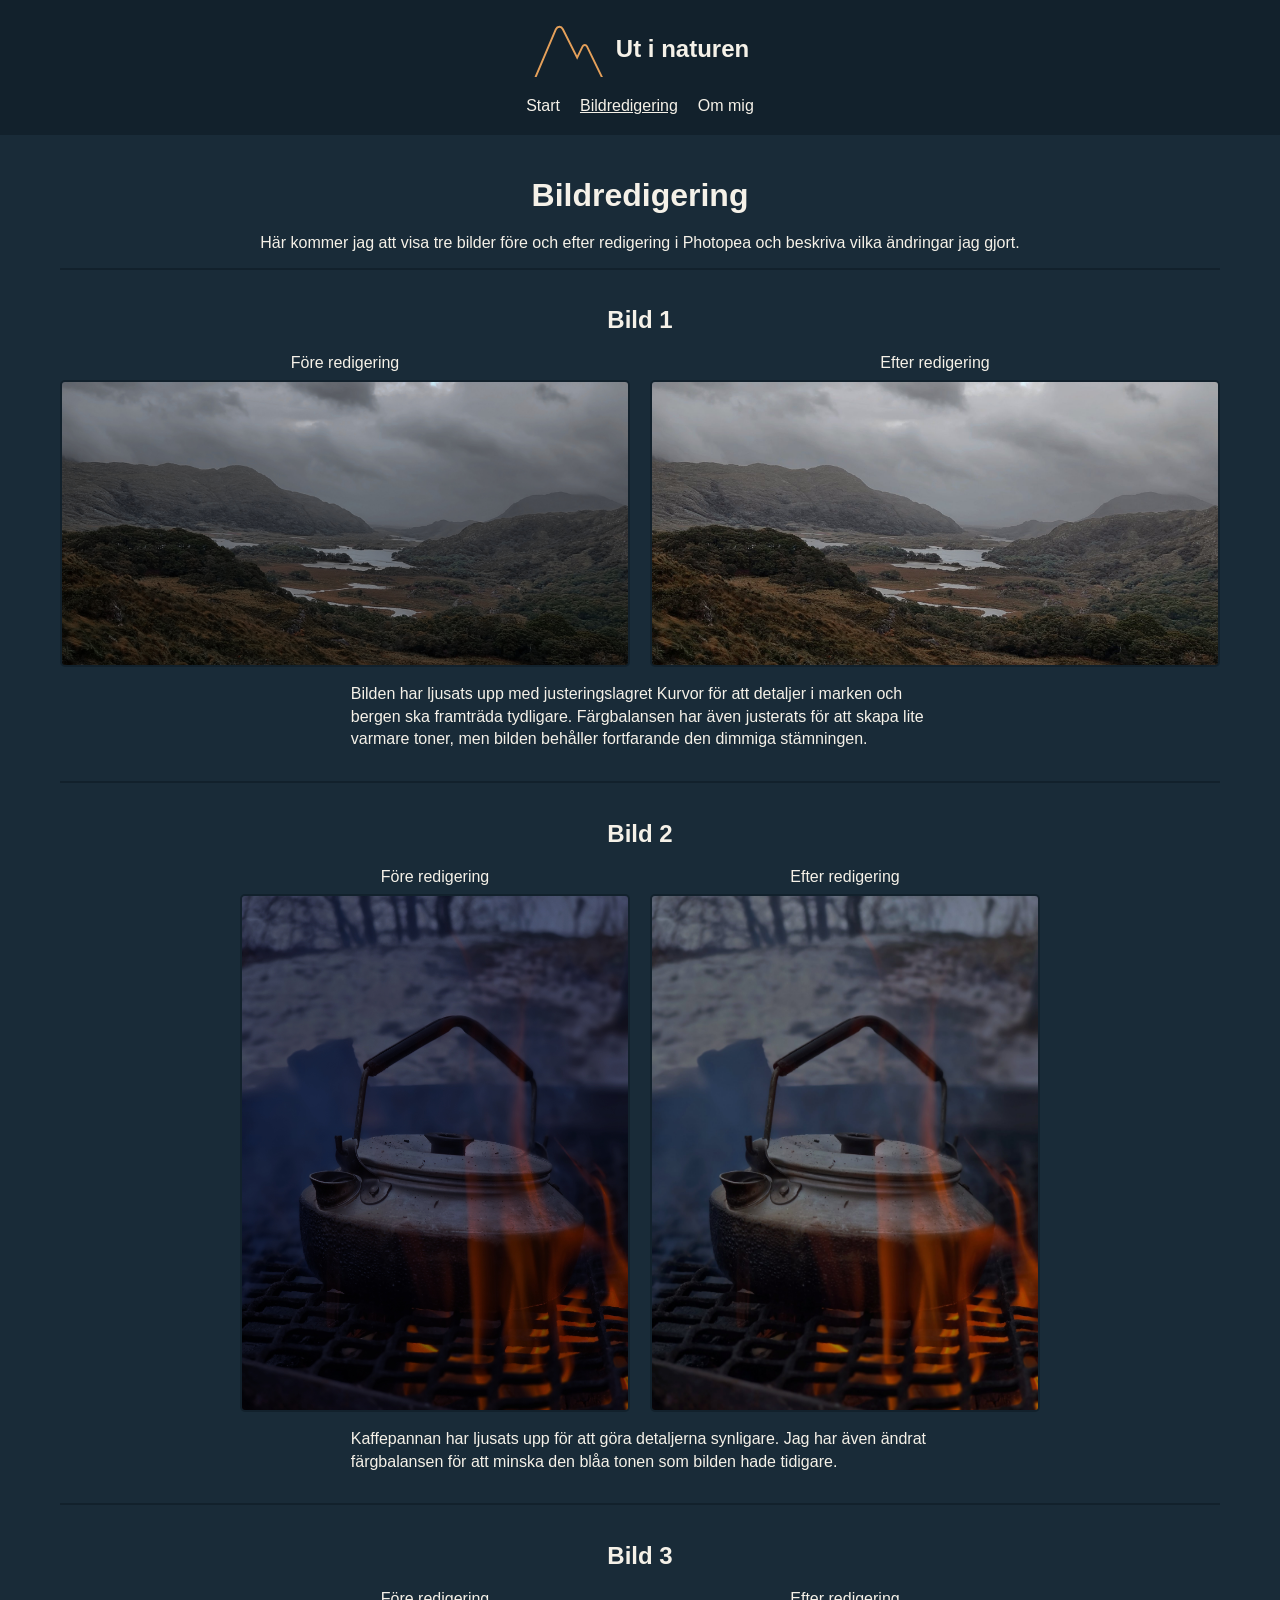
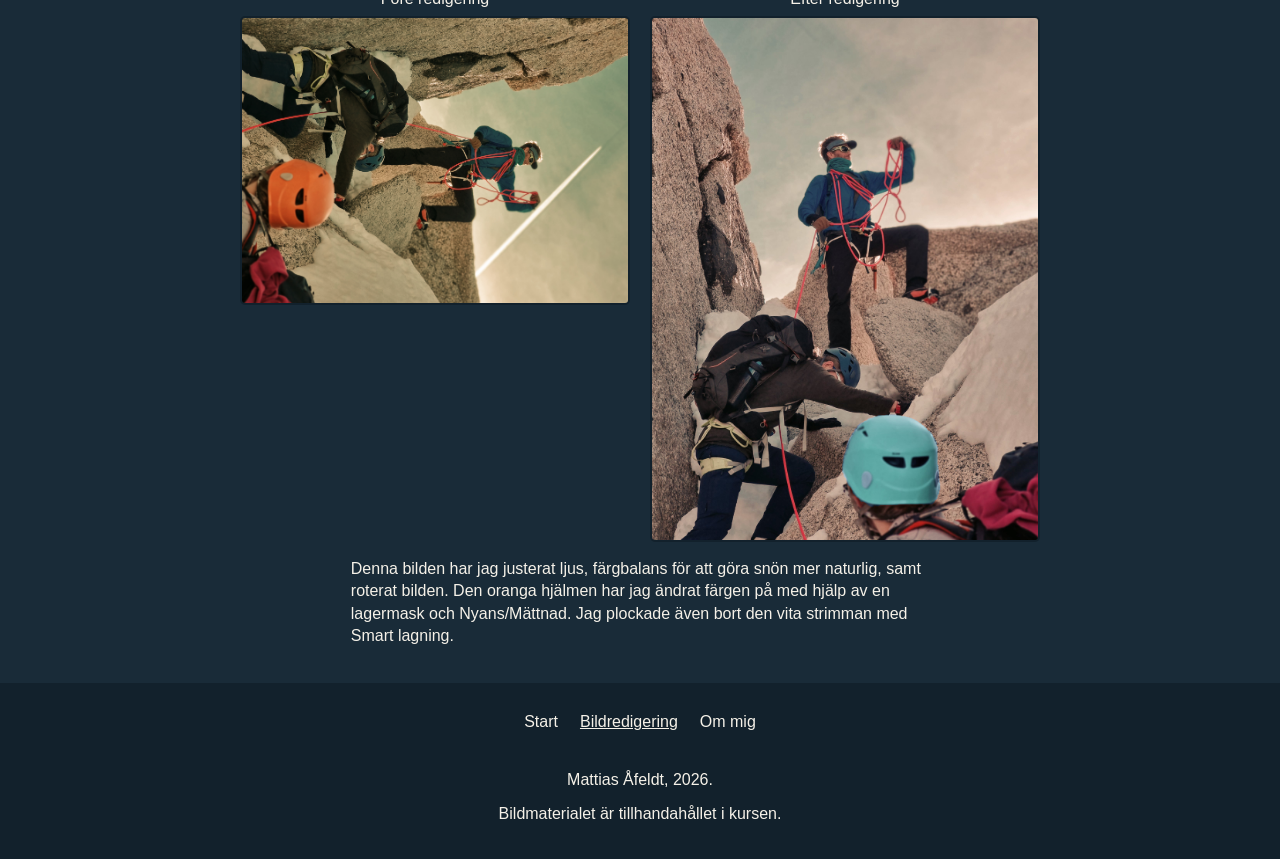
==== bildredigering.html @ 88c6728b "Ursprunglig webbplats före optimering" ====
<!DOCTYPE html>
<html lang="sv">
<head>
    <meta charset="UTF-8">
    <meta name="viewport" content="width=device-width, initial-scale=1.0">
    <title>Ut i naturen - Bildredigering</title>
    <link rel="stylesheet" href="style.css">
    <link rel="icon" type ="image/png" href="images/favicon.png" sizes="32x32">
    <link rel="icon" type ="image/x-icon" href="images/favicon.ico">
</head>
<body>
    <!--Sidhuvud med navigation -->
    <header class="site-header">
        <a href="index.html" class="logo-link">
            <img src="images/logo.svg" alt="" class="logo">
            <span class="logo-text">Ut i naturen</span>
        </a>
        <nav class="site-nav">
            <ul class="nav-list">
                <li><a href="index.html">Start</a></li>
                <li><a href="bildredigering.html" aria-current="page">Bildredigering</a></li>
                <li><a href="om-mig.html">Om mig</a></li>
            </ul>
        </nav>
    </header>
    <main class="main-content">
        <h1>Bildredigering</h1>
        <p>Här kommer jag att visa tre bilder före och efter redigering i Photopea och beskriva vilka ändringar jag gjort.</p>
        <section class="image-edit">
            <h2>Bild 1</h2>
            <div class="image-pair">
                <div>
                <p>Före redigering</p>
                <img src="images/bilserie004.jpg" alt="Före redigering: Dimmiga berg och sjöar">
                </div>
                <div>
                <p>Efter redigering</p>
                <img src="images/bildserie001.jpg" alt="Efter redigering: Dimmiga berg och sjöar">
                </div>
            </div>
            <p>Bilden har ljusats upp med justeringslagret Kurvor för att detaljer i marken och bergen ska framträda tydligare.
                Färgbalansen har även justerats för att skapa lite varmare toner, men bilden behåller fortfarande den dimmiga stämningen.
            </p>
        </section>
        <section class="image-edit">
            <h2>Bild 2</h2>
            <div class="image-pair image-pair-smaller">
                <div>
                <p>Före redigering</p>
                <img src="images/bilserie013.jpg" alt="Före redigering: Kaffepanna över öppen eld">
                </div>
                <div>
                <p>Efter redigering</p>
                <img src="images/bildserie002.jpg" alt="Efter redigering: Kaffepanna över öppen eld">
                </div>
            </div>
            <p>Kaffepannan har ljusats upp för att göra detaljerna synligare.
                Jag har även ändrat färgbalansen för att minska den blåa tonen som bilden hade tidigare.
            </p>
        </section>
        <section class="image-edit">
            <h2>Bild 3</h2>
            <div class="image-pair image-pair-smaller">
                <div>
                <p>Före redigering</p>
                <img src="images/bilserie015.jpg" alt="Före redigering: Bergsklättrare med rep och hjälmar bland klippor">
                </div>
                <div>
                <p>Efter redigering</p>
                <img src="images/bildserie003.jpg" alt="Efter redigering: Bergsklättrare med rep och hjälmar bland klippor">
                </div>
            </div>
            <p>Denna bilden har jag justerat ljus, färgbalans för att göra snön mer naturlig, samt roterat bilden.
                Den oranga hjälmen har jag ändrat färgen på med hjälp av en lagermask och Nyans/Mättnad.
                Jag plockade även bort den vita strimman med Smart lagning.
            </p>
        </section>
    </main>
    <!--Sidfot med navigation -->
    <footer class="site-footer">
        <nav class="footer-nav" aria-label="Sidfotsnavigation">
            <ul class="footer-nav">
                <li><a href="index.html">Start</a></li>
                <li><a href="bildredigering.html" aria-current="page">Bildredigering</a></li>
                <li><a href="om-mig.html">Om mig</a></li>
            </ul>
        </nav>
        <p>Mattias Åfeldt, 2026.</p>
        <p>Bildmaterialet är tillhandahållet i kursen.</p>
    </footer>
</body>
</html>
---- style.css ----
* {
    
    box-sizing: border-box;
}
body {
    font-family: Arial, sans-serif;
    margin: 0;
    background-color: #192b38;
    color: #f5f1e8;
    min-height: 100vh;
    display: flex;
    flex-direction: column;
}
.site-header {
    display: flex;
    flex-direction: column;
    align-items: center;
    justify-content: space-between;
    background-color: #12212c;
    padding: 20px;
    gap: 20px;
}
.logo-link {
    display: flex;
    align-items: center;
    text-decoration: none;
    gap: 10px;
    color: #f5f1e8;
}
.logo {
    width: 75px;
    height: auto;
}
.logo-text {
    font-size: 1.5rem;
    font-weight: bold;
}
.nav-list {
    display: flex;
    flex-direction: column;
    gap: 10px;
    align-items: center;
    list-style: none;
    padding: 0;
    margin: 0;
}
.nav-list a {
    display: block;
    color: #f5f1e8;
    text-decoration: none;
}
.nav-list a:hover, .nav-list a[aria-current="page"] {
    text-decoration: underline;
}
.hero-image {
    width: 100%;
    height: auto;
    display: block;
    opacity: 0.8;
}
h1, h2 {
    text-align: center;
    margin-bottom: 20px;
}
p {
    text-align: center;
}
.image-gallery {
    display: grid;
    grid-template-columns: 1fr;
    gap: 20px;
}
.gallery-item img {
    width: 100%;
    height: auto;
    display: block;
    border: 2px solid #12212c;
    border-radius: 5px;
}
.main-content {
    padding: 20px;
}

.site-footer {
    background-color: #12212c;
    color: #f5f1e8;
    text-align: center;
    padding: 20px;
    margin-top: auto;
}
.siter-footer p {
    font-size: 0.7rem;
}
.footer-nav {
    display: flex;
    flex-direction: row;
    flex-wrap: wrap;
    list-style: none;
    padding: 0;
    margin: 0 0 20px;
    gap: 2px;
    justify-content: center;
}
.footer-nav a:hover {
    text-decoration: underline;
}
.footer-nav a {
    display: block;
    padding: 10px;
    color: #f5f1e8;
    text-decoration: none;
}
.footer-nav a[aria-current="page"] {
    text-decoration: underline;
}
.image-pair {
    display: flex;
    flex-direction: column;
    gap: 10px;
}
.image-pair img {
    width: 100%;
    height: auto;
    display: block;
    border: 2px solid #12212c;
    border-radius: 5px;
}
.image-pair p {
    margin: 0 0 8px;
}
.image-edit > p {
    text-align: left;
    line-height: 1.4;
}
.image-edit + .image-edit {
    margin-top: 30px;
}
.image-edit {
    padding-top: 17px;
    border-top: 2px solid #12212c;
}
.portrait {
    display: block;
    width: 100%;
    max-width: 250px;
    height: auto;
    margin: 25px auto;
    opacity: 0.9;
}
/* CSS för större skärmar */
@media (min-width: 768px) {
    .image-pair {
        display: grid;
        grid-template-columns: repeat(2, minmax(0, 1fr));
        gap: 20px;
    }
    .main-content {
        max-width: 1200px;
        margin-inline: auto;
    }
    .image-edit > p {
        max-width: 65ch;
        margin-inline: auto;
    }
    .image-pair-smaller {
        max-width: 800px;
        margin-inline: auto;
    }
    .nav-list {
        display: flex;
        flex-direction: row;
        gap: 20px;
        justify-content: center;
    }
    .hero-image {
        width: 100%;
        height: 380px;
        object-fit: cover;

    }
    .image-gallery {
        display: grid;
        grid-template-columns: repeat(3, minmax(0, 1fr));
        gap: 20px;
        margin-inline: auto;
    }
    .image-gallery .gallery-item img {
        aspect-ratio: 4 / 3;
        object-fit: cover;
    }
    .site-footer ul.footer-nav {
        margin-bottom: 10px;
    }
    .about-me {
        display: grid;
        grid-template-columns: 1fr 250px;
        gap: 30px;
        max-width: 800px;
        margin-inline: auto;
        padding: 20px;
    }
    .about-me p {
        text-align: left;
        line-height: 1.4;
    }
    .about-me .portrait {
        margin: 0;
    }
}
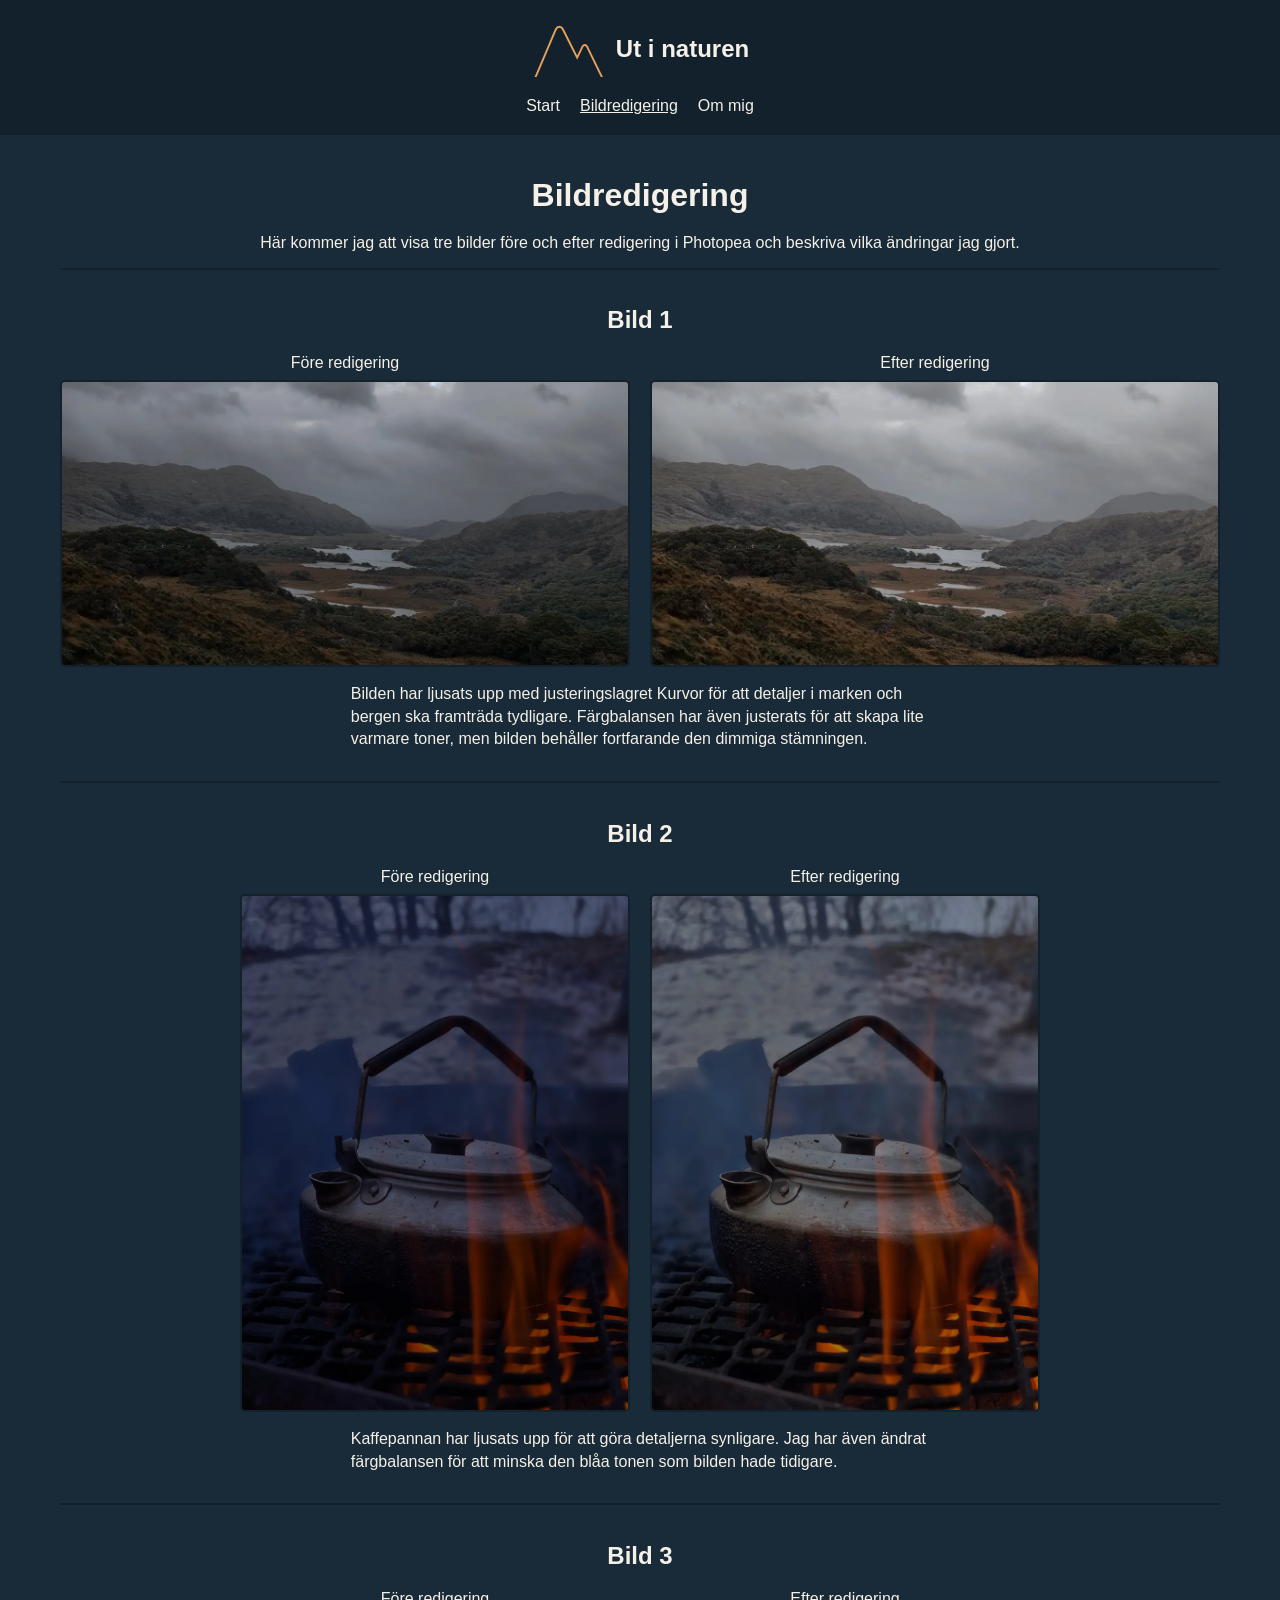
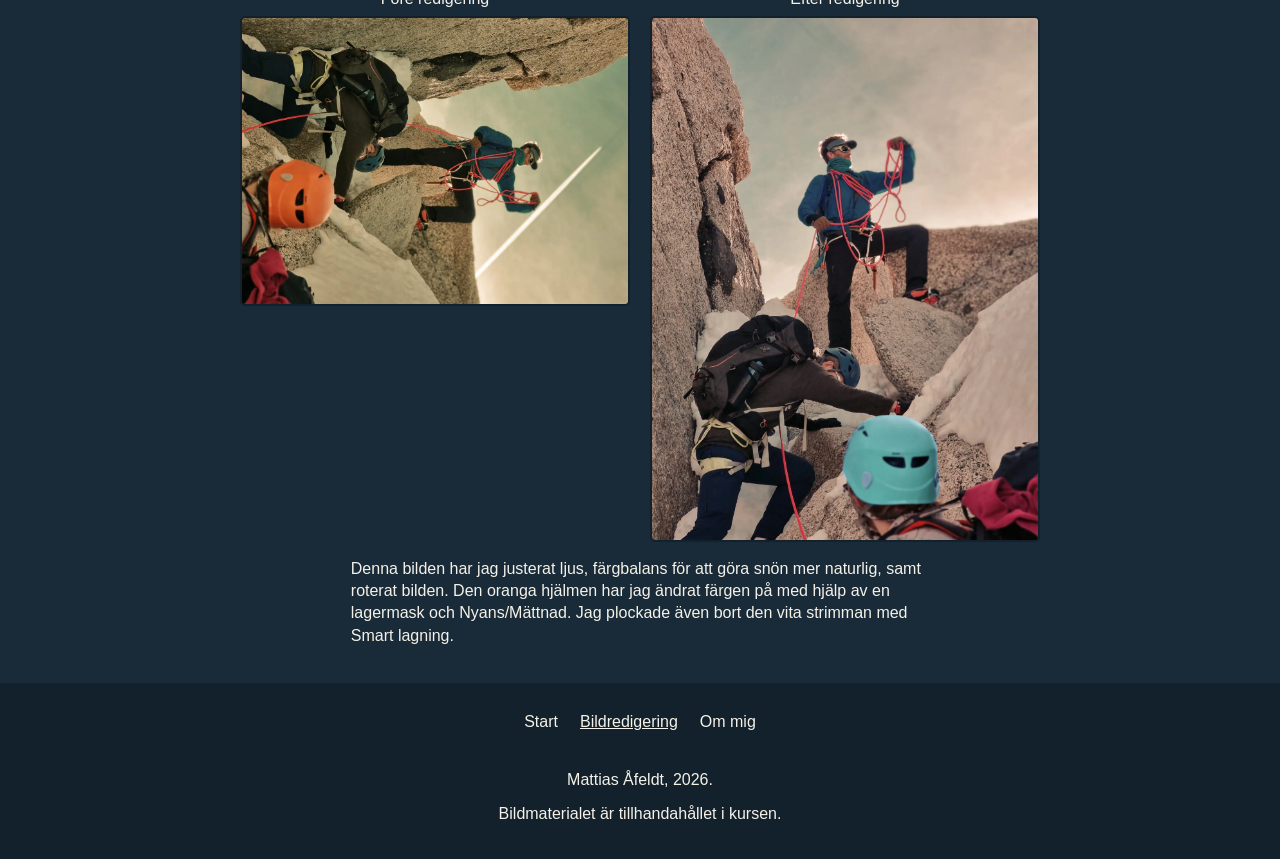
==== commit 6ea83567: "Bilderna under Bildredigering ärnu optimerade med WebP och JPG-fallback." ====
--- a/bildredigering.html
+++ b/bildredigering.html
@@ -31,11 +31,17 @@
             <div class="image-pair">
                 <div>
                 <p>Före redigering</p>
-                <img src="images/bilserie004.jpg" alt="Före redigering: Dimmiga berg och sjöar">
+                <picture>
+                    <source srcset="images/original001-1200.webp 1200w" type="image/webp">
+                    <img src="images/original001.jpg" alt="Före redigering: Dimmiga berg och sjöar" width="1200" height="600">
+                </picture>
                 </div>
                 <div>
                 <p>Efter redigering</p>
-                <img src="images/bildserie001.jpg" alt="Efter redigering: Dimmiga berg och sjöar">
+                <picture>
+                    <source srcset="images/bildserie001.webp 1200w" type="image/webp">
+                    <img src="images/bildserie001.jpg" alt="Efter redigering: Dimmiga berg och sjöar" width="1200" height="600">
+                </picture>
                 </div>
             </div>
             <p>Bilden har ljusats upp med justeringslagret Kurvor för att detaljer i marken och bergen ska framträda tydligare.
@@ -47,11 +53,17 @@
             <div class="image-pair image-pair-smaller">
                 <div>
                 <p>Före redigering</p>
-                <img src="images/bilserie013.jpg" alt="Före redigering: Kaffepanna över öppen eld">
+                <picture>
+                    <source srcset="images/original002-1200.webp 1200w" type="image/webp">
+                    <img src="images/original002-1200.jpg" alt="Före redigering: Kaffepanna över öppen eld" width="1200" height="1600">
+                </picture>
                 </div>
                 <div>
                 <p>Efter redigering</p>
-                <img src="images/bildserie002.jpg" alt="Efter redigering: Kaffepanna över öppen eld">
+                <picture>
+                    <source srcset="images/bildserie002-1200.webp 1200w" type="image/webp">
+                    <img src="images/bildserie002-1200.jpg" alt="Efter redigering: Kaffepanna över öppen eld" width="1200" height="1600">
+                </picture>
                 </div>
             </div>
             <p>Kaffepannan har ljusats upp för att göra detaljerna synligare.
@@ -63,11 +75,17 @@
             <div class="image-pair image-pair-smaller">
                 <div>
                 <p>Före redigering</p>
-                <img src="images/bilserie015.jpg" alt="Före redigering: Bergsklättrare med rep och hjälmar bland klippor">
+                <picture>
+                    <source srcset="images/original003-1200.webp 1200w" type="image/webp">
+                    <img src="images/original003-1200.jpg" alt="Före redigering: Bergsklättrare med rep och hjälmar bland klippor" width="1200" height="888">
+                </picture>
                 </div>
                 <div>
                 <p>Efter redigering</p>
-                <img src="images/bildserie003.jpg" alt="Efter redigering: Bergsklättrare med rep och hjälmar bland klippor">
+                <picture>
+                    <source srcset="images/bildserie003-1200.webp 1200w" type="image/webp">
+                    <img src="images/bildserie003-1200.jpg" alt="Efter redigering: Bergsklättrare med rep och hjälmar bland klippor" width="1200" height="1622">
+                </picture>
                 </div>
             </div>
             <p>Denna bilden har jag justerat ljus, färgbalans för att göra snön mer naturlig, samt roterat bilden.
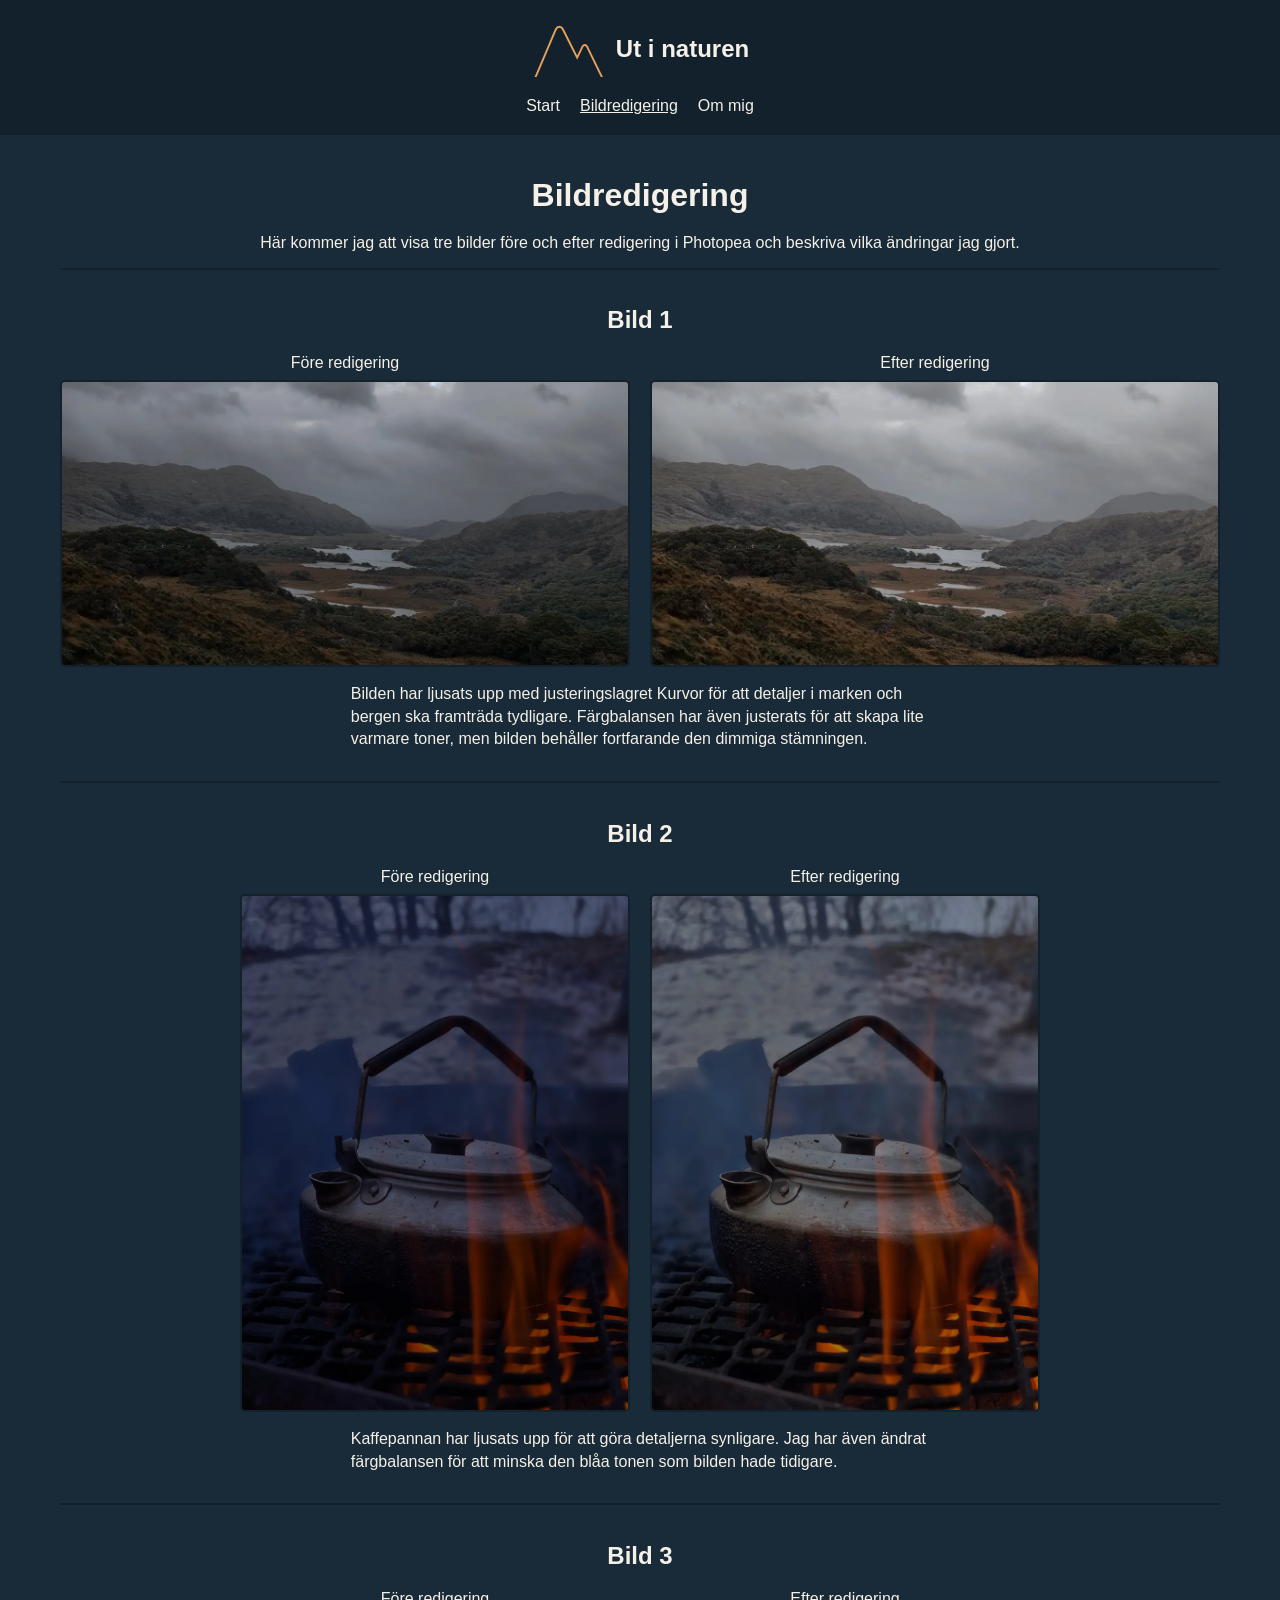
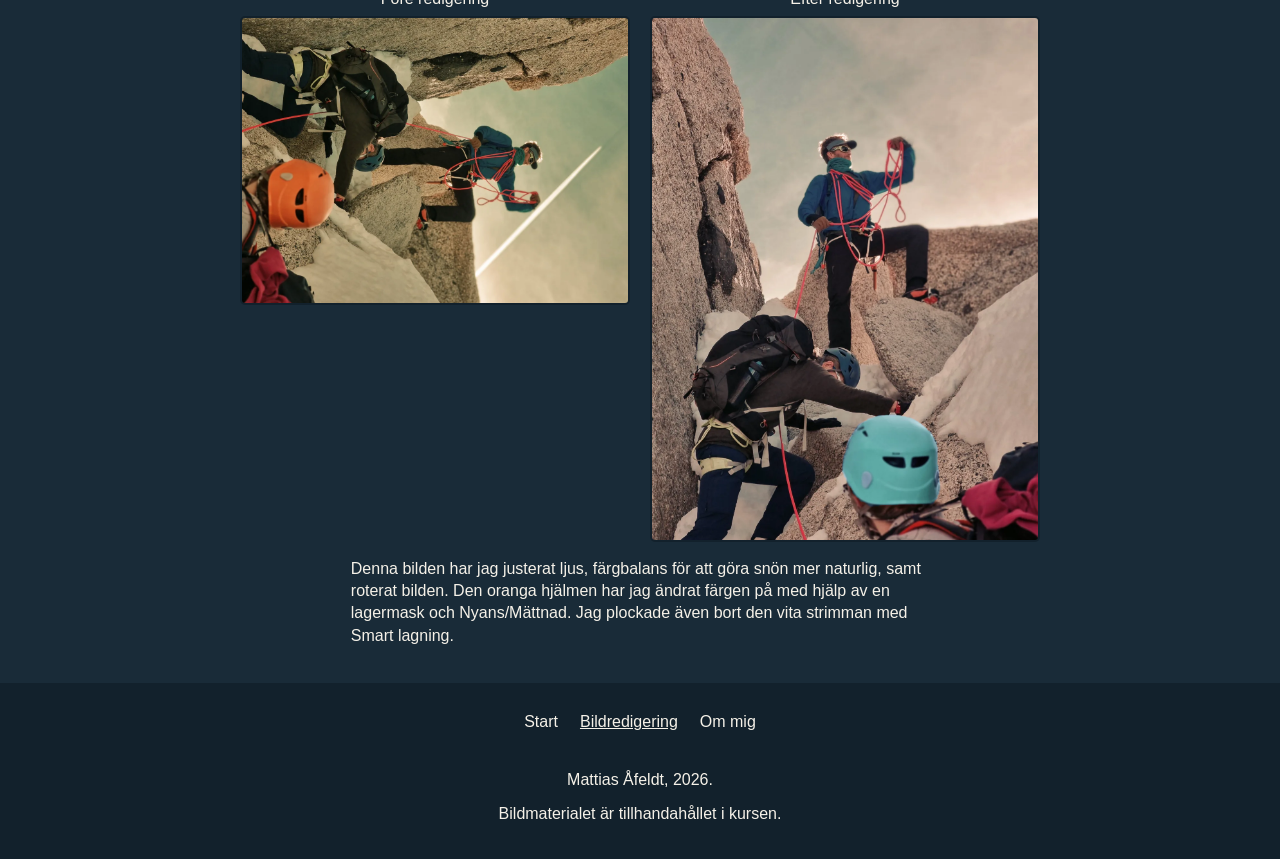
==== commit 4fe5c7af: "Validerat HTML och justerat errors." ====
--- a/bildredigering.html
+++ b/bildredigering.html
@@ -32,14 +32,14 @@
                 <div>
                 <p>Före redigering</p>
                 <picture>
-                    <source srcset="images/original001-1200.webp 1200w" type="image/webp">
+                    <source srcset="images/original001-1200.webp" type="image/webp">
                     <img src="images/original001.jpg" alt="Före redigering: Dimmiga berg och sjöar" width="1200" height="600">
                 </picture>
                 </div>
                 <div>
                 <p>Efter redigering</p>
                 <picture>
-                    <source srcset="images/bildserie001.webp 1200w" type="image/webp">
+                    <source srcset="images/bildserie001.webp" type="image/webp">
                     <img src="images/bildserie001.jpg" alt="Efter redigering: Dimmiga berg och sjöar" width="1200" height="600">
                 </picture>
                 </div>
@@ -54,14 +54,14 @@
                 <div>
                 <p>Före redigering</p>
                 <picture>
-                    <source srcset="images/original002-1200.webp 1200w" type="image/webp">
+                    <source srcset="images/original002-1200.webp" type="image/webp">
                     <img src="images/original002-1200.jpg" alt="Före redigering: Kaffepanna över öppen eld" width="1200" height="1600">
                 </picture>
                 </div>
                 <div>
                 <p>Efter redigering</p>
                 <picture>
-                    <source srcset="images/bildserie002-1200.webp 1200w" type="image/webp">
+                    <source srcset="images/bildserie002-1200.webp" type="image/webp">
                     <img src="images/bildserie002-1200.jpg" alt="Efter redigering: Kaffepanna över öppen eld" width="1200" height="1600">
                 </picture>
                 </div>
@@ -76,14 +76,14 @@
                 <div>
                 <p>Före redigering</p>
                 <picture>
-                    <source srcset="images/original003-1200.webp 1200w" type="image/webp">
+                    <source srcset="images/original003-1200.webp" type="image/webp">
                     <img src="images/original003-1200.jpg" alt="Före redigering: Bergsklättrare med rep och hjälmar bland klippor" width="1200" height="888">
                 </picture>
                 </div>
                 <div>
                 <p>Efter redigering</p>
                 <picture>
-                    <source srcset="images/bildserie003-1200.webp 1200w" type="image/webp">
+                    <source srcset="images/bildserie003-1200.webp" type="image/webp">
                     <img src="images/bildserie003-1200.jpg" alt="Efter redigering: Bergsklättrare med rep och hjälmar bland klippor" width="1200" height="1622">
                 </picture>
                 </div>
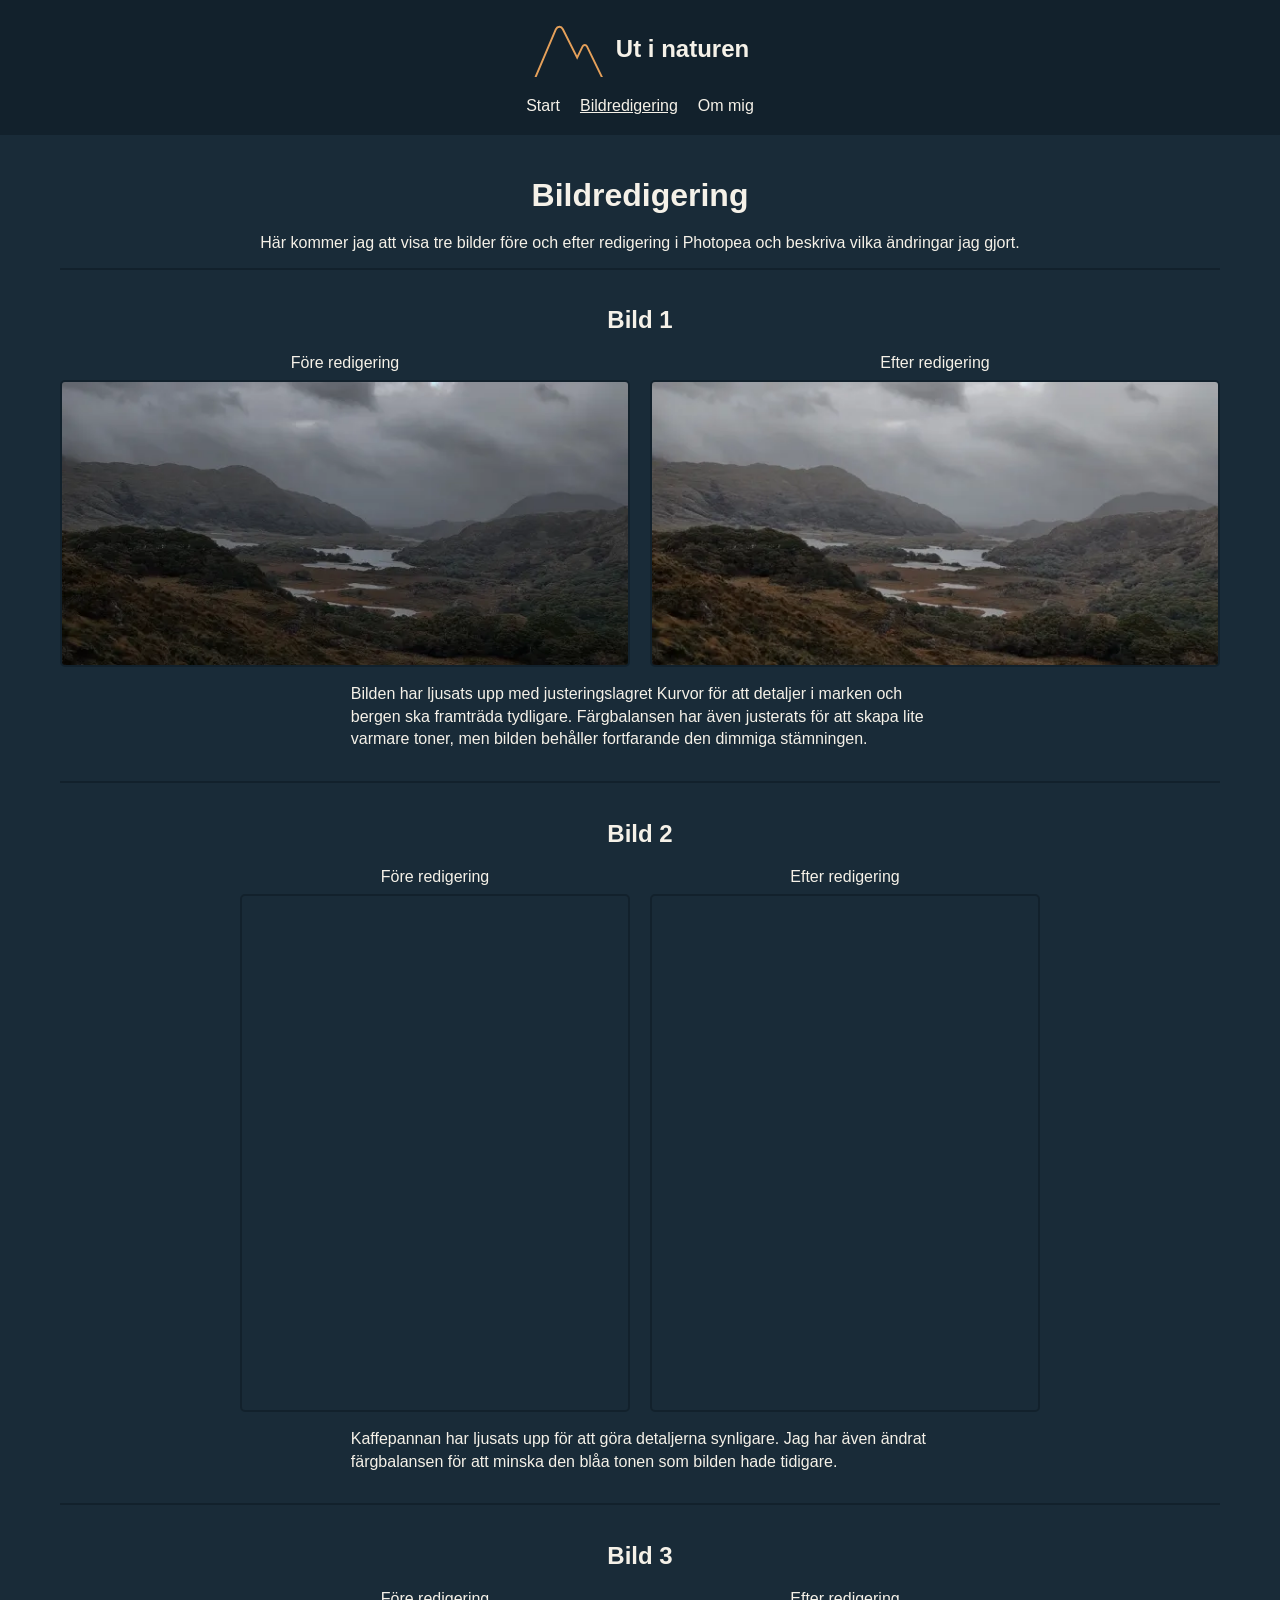
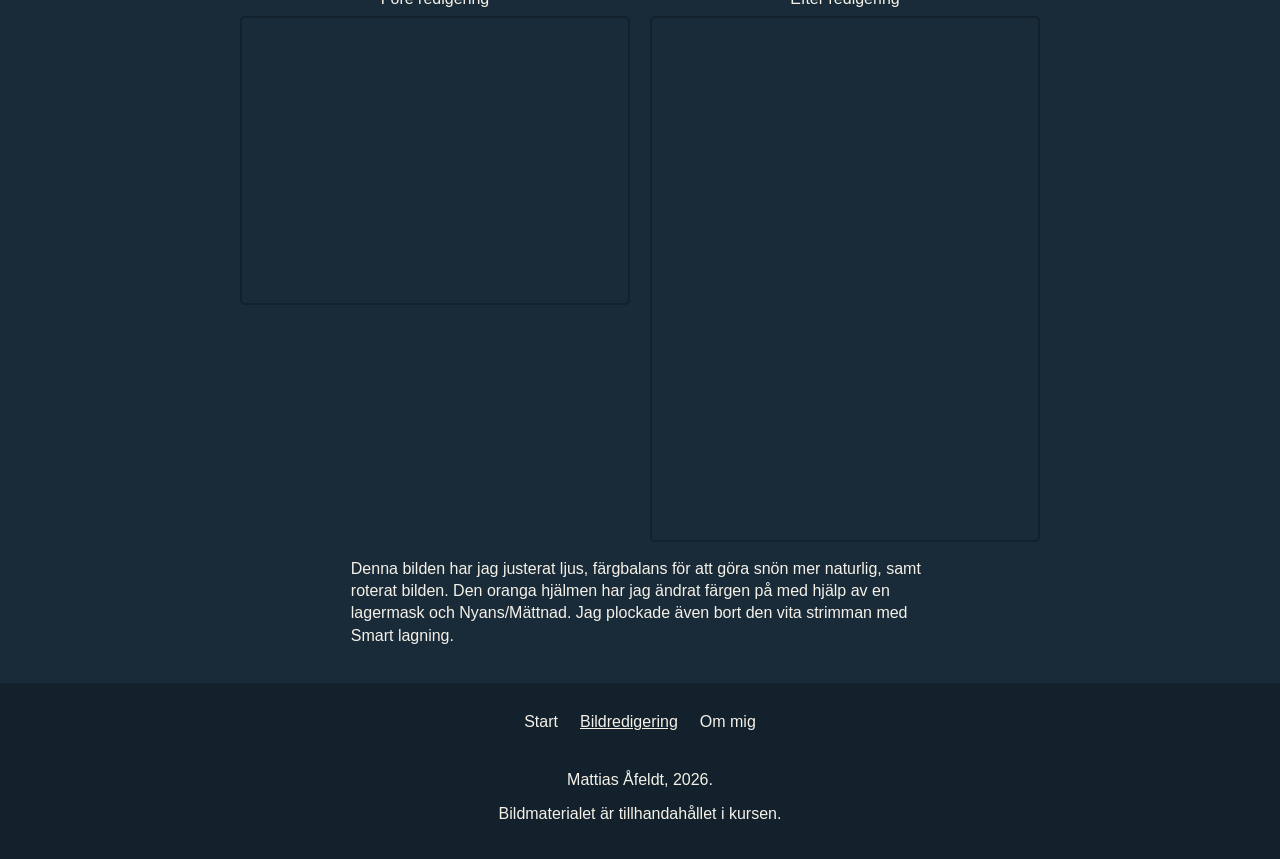
==== commit 1cb84065: "Angav mått till logotypen på alla sidor." ====
--- a/bildredigering.html
+++ b/bildredigering.html
@@ -12,7 +12,7 @@
     <!--Sidhuvud med navigation -->
     <header class="site-header">
         <a href="index.html" class="logo-link">
-            <img src="images/logo.svg" alt="" class="logo">
+            <img src="images/logo.svg" alt="" class="logo" width="465" height="354">
             <span class="logo-text">Ut i naturen</span>
         </a>
         <nav class="site-nav">
@@ -32,15 +32,17 @@
                 <div>
                 <p>Före redigering</p>
                 <picture>
-                    <source srcset="images/original001-1200.webp" type="image/webp">
-                    <img src="images/original001.jpg" alt="Före redigering: Dimmiga berg och sjöar" width="1200" height="600">
+                    <source srcset="images/original001-1200.webp" type="image/webp" media="(min-width: 768px)">
+                    <source srcset="images/original001-600.webp" type="image/webp">
+                    <img src="images/original001-1200.jpg" alt="Före redigering: Dimmiga berg och sjöar" width="1200" height="600">
                 </picture>
                 </div>
                 <div>
                 <p>Efter redigering</p>
                 <picture>
-                    <source srcset="images/bildserie001.webp" type="image/webp">
-                    <img src="images/bildserie001.jpg" alt="Efter redigering: Dimmiga berg och sjöar" width="1200" height="600">
+                    <source srcset="images/bildserie001.webp" type="image/webp" media="(min-width: 768px)">
+                    <source srcset="images/bildserie001-600.webp" type="image/webp">
+                    <img src="images/bildserie001-1200.jpg" alt="Efter redigering: Dimmiga berg och sjöar" width="1200" height="600">
                 </picture>
                 </div>
             </div>
@@ -54,14 +56,16 @@
                 <div>
                 <p>Före redigering</p>
                 <picture>
-                    <source srcset="images/original002-1200.webp" type="image/webp">
+                    <source srcset="images/original002-1200.webp" type="image/webp" media="(min-width: 768px)">
+                    <source srcset="images/original002-600.webp" type="image/webp">
                     <img src="images/original002-1200.jpg" alt="Före redigering: Kaffepanna över öppen eld" width="1200" height="1600">
                 </picture>
                 </div>
                 <div>
                 <p>Efter redigering</p>
                 <picture>
-                    <source srcset="images/bildserie002-1200.webp" type="image/webp">
+                    <source srcset="images/bildserie002-1200.webp" type="image/webp" media="(min-width: 768px)">
+                    <source srcset="images/bildserie002-600.webp" type="image/webp">
                     <img src="images/bildserie002-1200.jpg" alt="Efter redigering: Kaffepanna över öppen eld" width="1200" height="1600">
                 </picture>
                 </div>
@@ -76,14 +80,16 @@
                 <div>
                 <p>Före redigering</p>
                 <picture>
-                    <source srcset="images/original003-1200.webp" type="image/webp">
+                    <source srcset="images/original003-1200.webp" type="image/webp" media="(min-width: 768px)">
+                    <source srcset="images/original003-600.webp" type="image/webp">
                     <img src="images/original003-1200.jpg" alt="Före redigering: Bergsklättrare med rep och hjälmar bland klippor" width="1200" height="888">
                 </picture>
                 </div>
                 <div>
                 <p>Efter redigering</p>
                 <picture>
-                    <source srcset="images/bildserie003-1200.webp" type="image/webp">
+                    <source srcset="images/bildserie003-1200.webp" type="image/webp" media="(min-width: 768px)">
+                    <source srcset="images/bildserie003-600.webp" type="image/webp">
                     <img src="images/bildserie003-1200.jpg" alt="Efter redigering: Bergsklättrare med rep och hjälmar bland klippor" width="1200" height="1622">
                 </picture>
                 </div>
